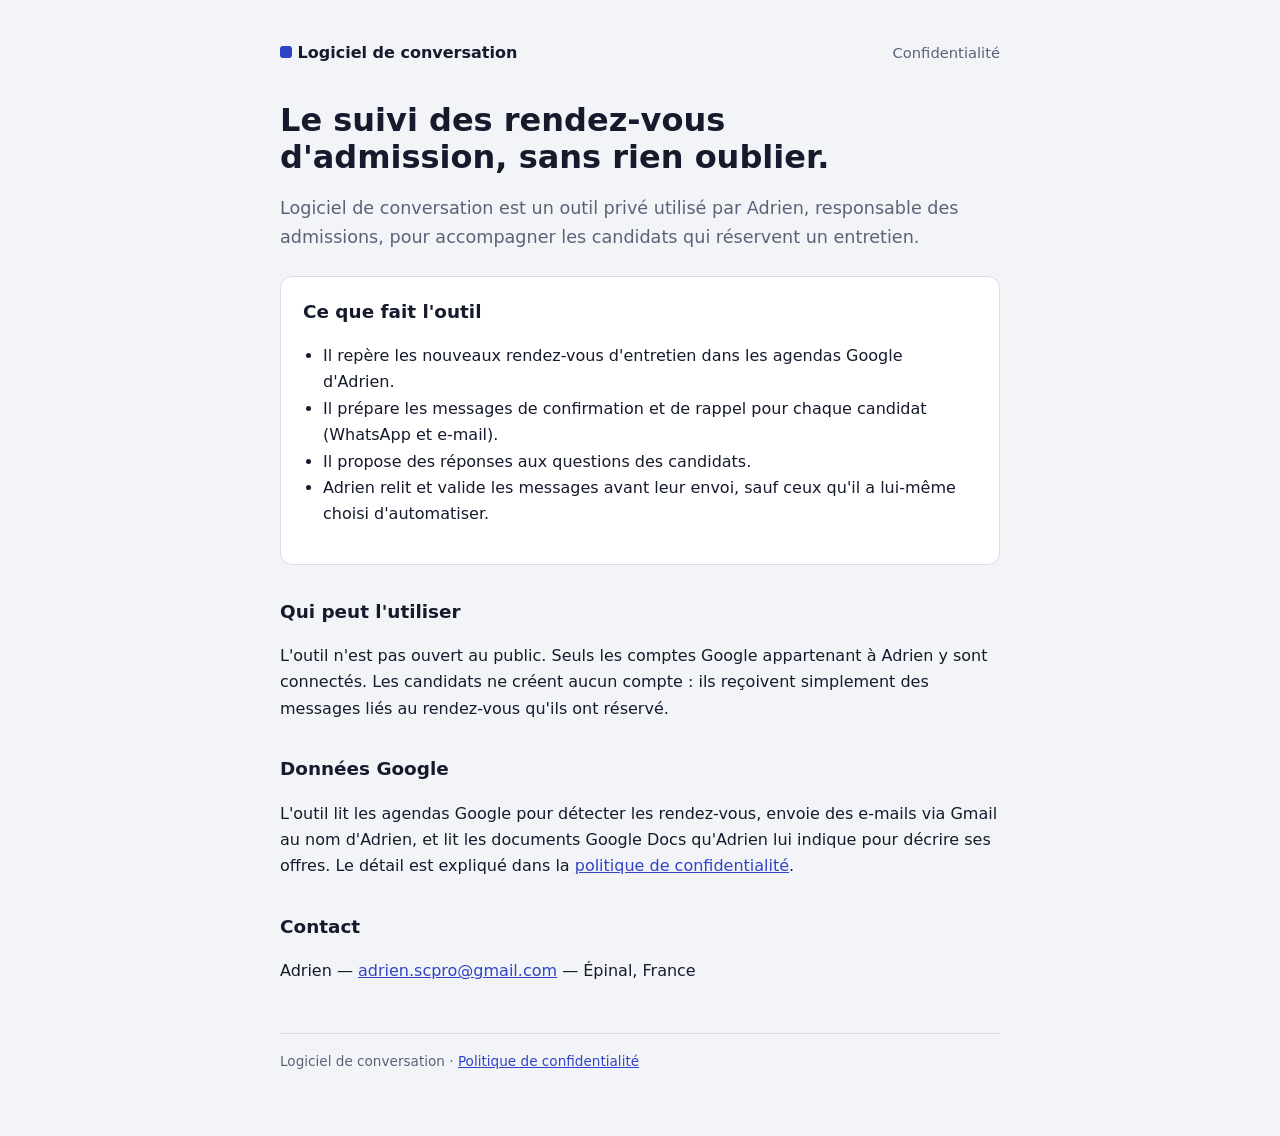
==== index.html @ 329f22ba "Add files via upload" ====
<!doctype html>
<html lang="fr">
<head>
<meta charset="utf-8">
<meta name="viewport" content="width=device-width, initial-scale=1">
<title>Logiciel de conversation</title>
<meta name="description" content="Outil privé de suivi des rendez-vous d'admission : préqualification, rappels et réponses aux candidats, validés par Adrien.">
<link rel="stylesheet" href="style.css">
</head>
<body>
<div class="wrap">
<header><a href="./"><i></i> Logiciel de conversation</a><nav><a href="confidentialite.html">Confidentialité</a></nav></header>
<h1>Le suivi des rendez-vous d'admission, sans rien oublier.</h1>
<p class="lead">Logiciel de conversation est un outil privé utilisé par Adrien, responsable des admissions, pour accompagner les candidats qui réservent un entretien.</p>

<div class="card">
<h2 style="margin-top:0">Ce que fait l'outil</h2>
<ul>
<li>Il repère les nouveaux rendez-vous d'entretien dans les agendas Google d'Adrien.</li>
<li>Il prépare les messages de confirmation et de rappel pour chaque candidat (WhatsApp et e-mail).</li>
<li>Il propose des réponses aux questions des candidats.</li>
<li>Adrien relit et valide les messages avant leur envoi, sauf ceux qu'il a lui-même choisi d'automatiser.</li>
</ul>
</div>

<h2>Qui peut l'utiliser</h2>
<p>L'outil n'est pas ouvert au public. Seuls les comptes Google appartenant à Adrien y sont connectés. Les candidats ne créent aucun compte : ils reçoivent simplement des messages liés au rendez-vous qu'ils ont réservé.</p>

<h2>Données Google</h2>
<p>L'outil lit les agendas Google pour détecter les rendez-vous, envoie des e-mails via Gmail au nom d'Adrien, et lit les documents Google Docs qu'Adrien lui indique pour décrire ses offres. Le détail est expliqué dans la <a href="confidentialite.html">politique de confidentialité</a>.</p>

<h2>Contact</h2>
<p>Adrien — <a href="mailto:adrien.scpro@gmail.com">adrien.scpro@gmail.com</a> — Épinal, France</p>

<footer>Logiciel de conversation · <a href="confidentialite.html">Politique de confidentialité</a></footer>
</div>
</body>
</html>
---- style.css ----
:root{--bg:#F3F4F7;--surface:#fff;--ink:#151A2D;--muted:#5B6278;--line:#D9DCE5;--accent:#2F43C8}
@media (prefers-color-scheme:dark){:root{--bg:#0F1220;--surface:#171B2C;--ink:#E8EAF3;--muted:#9AA1BA;--line:#2B3149;--accent:#8E9BFF;color-scheme:dark}}
*{box-sizing:border-box}body{margin:0;background:var(--bg);color:var(--ink);font:16px/1.65 "IBM Plex Sans","Segoe UI",system-ui,sans-serif}
.wrap{max-width:760px;margin:0 auto;padding:40px 20px 64px}
header{display:flex;align-items:center;gap:10px;font-weight:700;margin-bottom:36px}header i{width:12px;height:12px;border-radius:3px;background:var(--accent);display:inline-block}
header a{color:inherit;text-decoration:none}nav{margin-left:auto;font-weight:500;font-size:.92rem;display:flex;gap:16px}nav a{color:var(--muted)}
h1{font-size:2rem;line-height:1.15;margin:0 0 12px;text-wrap:balance}h2{font-size:1.15rem;margin:32px 0 8px}
p,li{color:var(--ink)}.lead{font-size:1.1rem;color:var(--muted)}
.card{background:var(--surface);border:1px solid var(--line);border-radius:12px;padding:20px 22px;margin:24px 0}
a{color:var(--accent)}footer{margin-top:48px;padding-top:16px;border-top:1px solid var(--line);font-size:.85rem;color:var(--muted)}
ul{padding-left:20px}
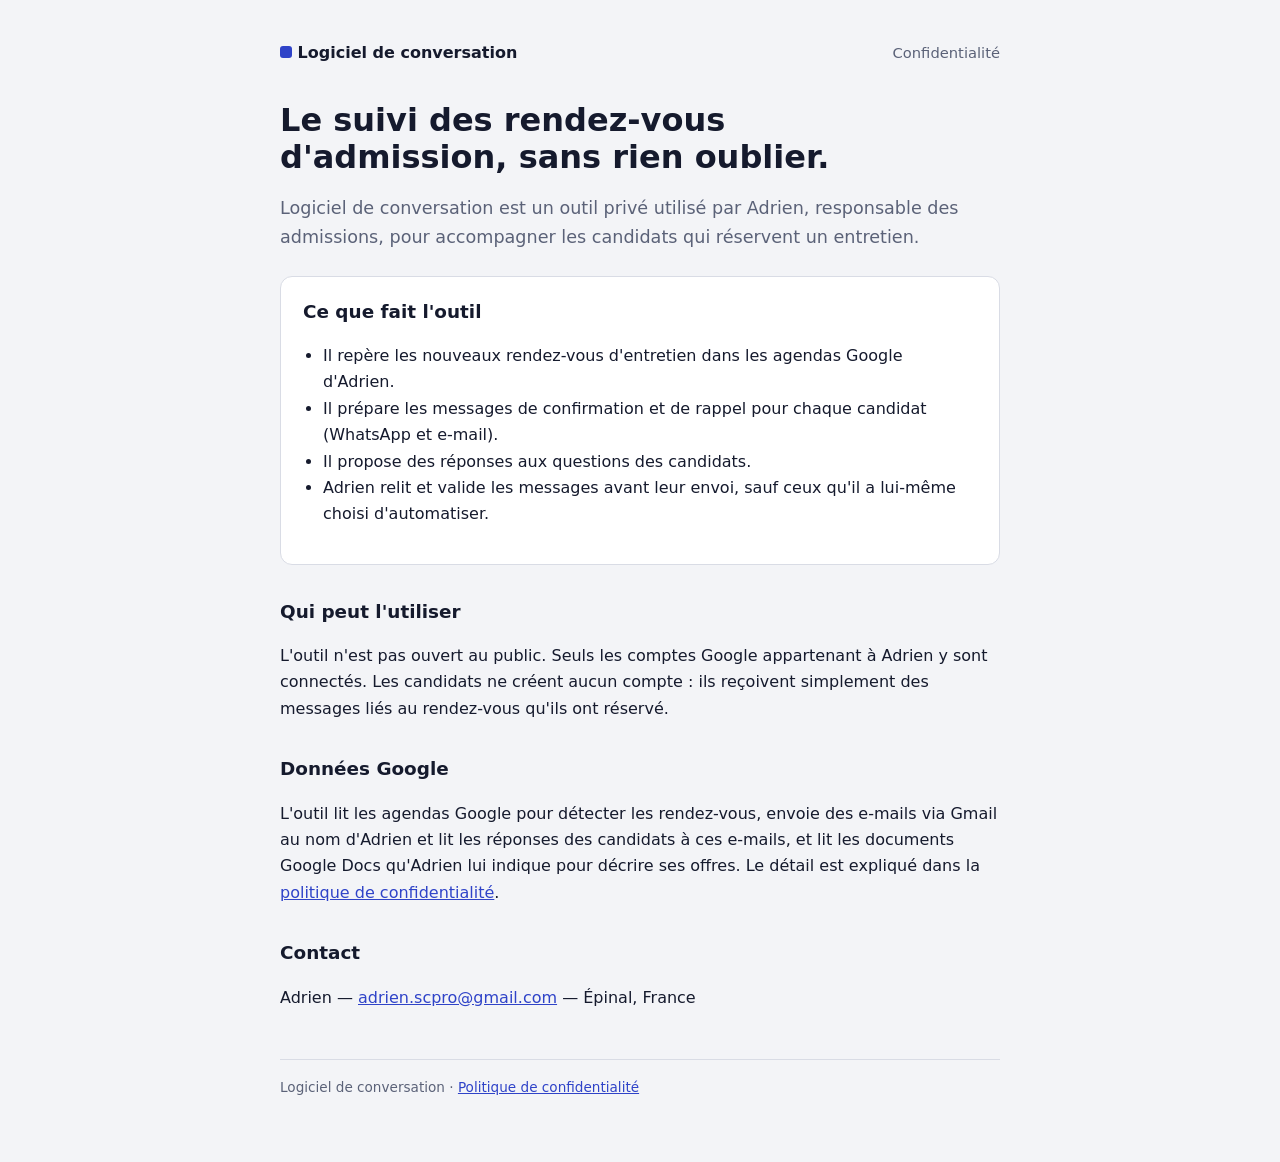
==== commit 0b1133b4: "Add files via upload" ====
--- a/index.html
+++ b/index.html
@@ -27,7 +27,7 @@
 <p>L'outil n'est pas ouvert au public. Seuls les comptes Google appartenant à Adrien y sont connectés. Les candidats ne créent aucun compte : ils reçoivent simplement des messages liés au rendez-vous qu'ils ont réservé.</p>
 
 <h2>Données Google</h2>
-<p>L'outil lit les agendas Google pour détecter les rendez-vous, envoie des e-mails via Gmail au nom d'Adrien, et lit les documents Google Docs qu'Adrien lui indique pour décrire ses offres. Le détail est expliqué dans la <a href="confidentialite.html">politique de confidentialité</a>.</p>
+<p>L'outil lit les agendas Google pour détecter les rendez-vous, envoie des e-mails via Gmail au nom d'Adrien et lit les réponses des candidats à ces e-mails, et lit les documents Google Docs qu'Adrien lui indique pour décrire ses offres. Le détail est expliqué dans la <a href="confidentialite.html">politique de confidentialité</a>.</p>
 
 <h2>Contact</h2>
 <p>Adrien — <a href="mailto:adrien.scpro@gmail.com">adrien.scpro@gmail.com</a> — Épinal, France</p>
